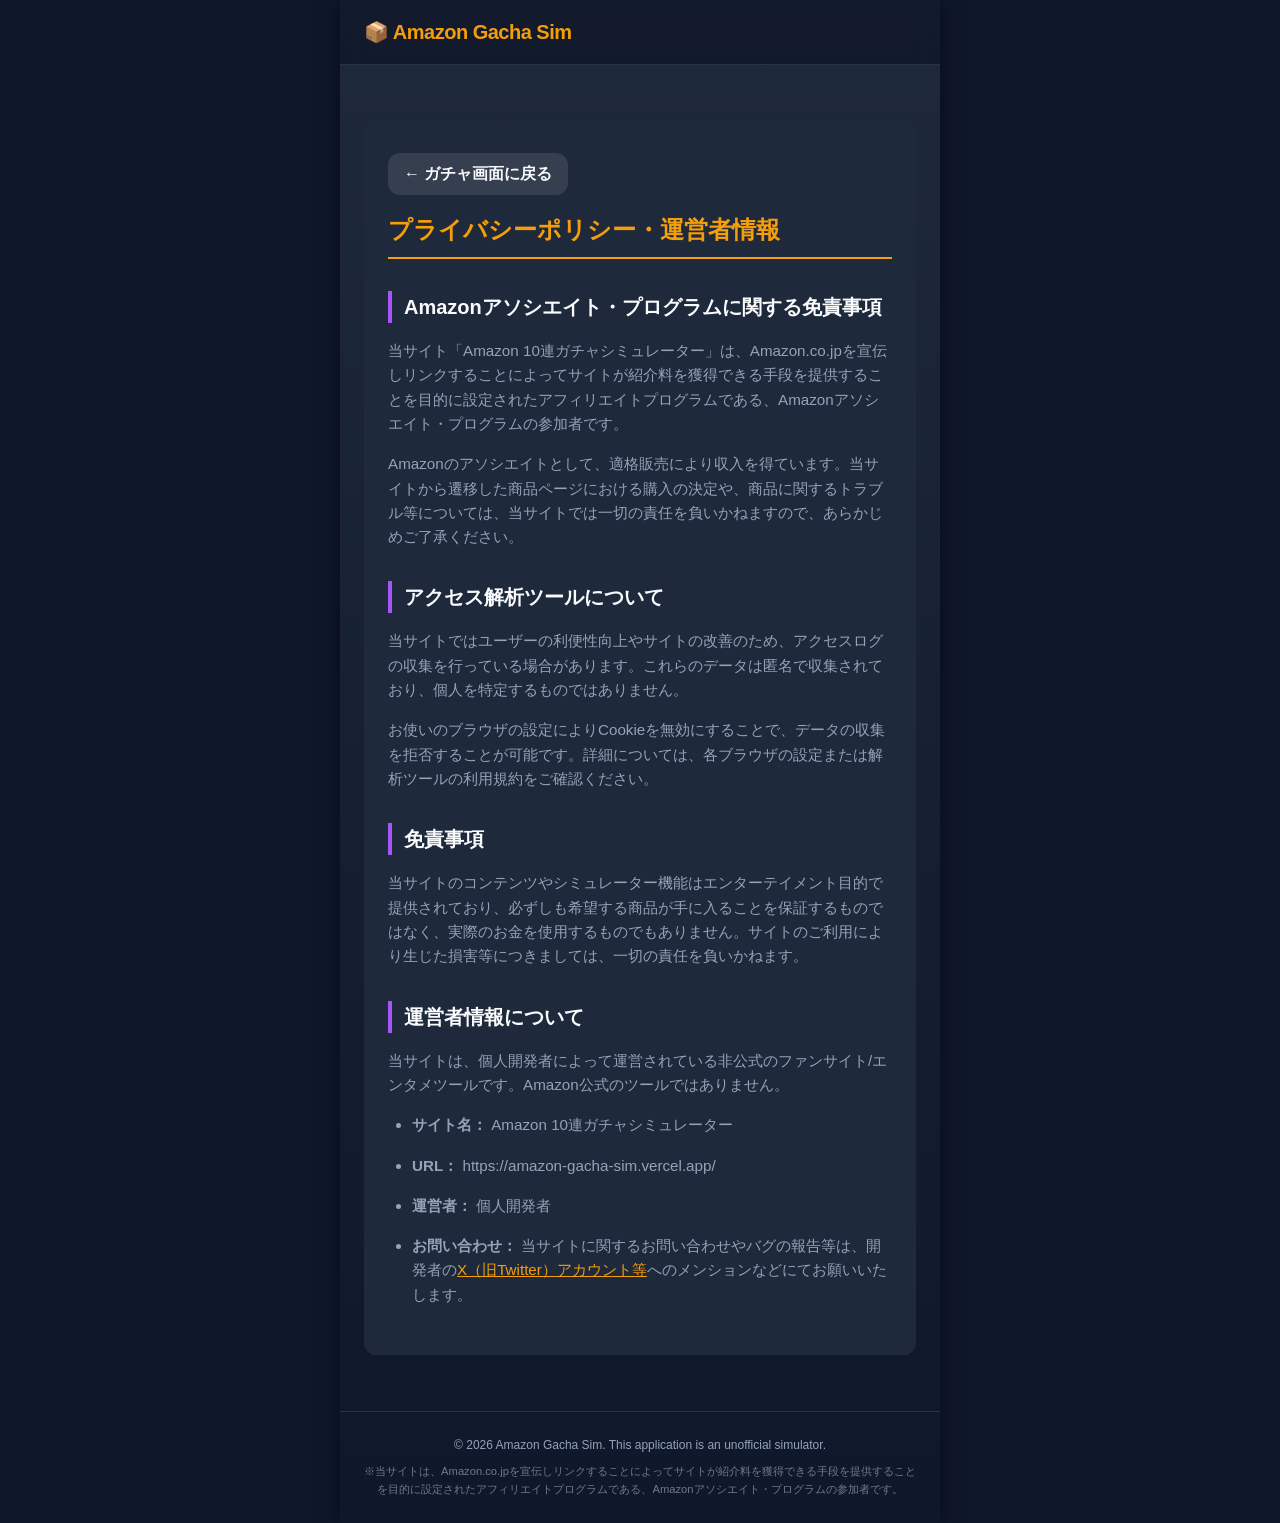
==== privacy.html @ d0232eec "feat: add amazon associate compliance pages and seo content" ====
<!DOCTYPE html>
<html lang="ja">

<head>
    <meta charset="UTF-8">
    <meta name="viewport" content="width=device-width, initial-scale=1.0">
    <title>プライバシーポリシー・運営者情報 | Amazon 10連ガチャシミュレーター</title>
    <meta name="description" content="Amazon 10連ガチャシミュレーターのプライバシーポリシーおよび運営者情報について。">
    <link rel="stylesheet" href="css/style.css">
    <style>
        .content-page {
            max-width: 600px;
            margin: 0 auto;
            padding: 2rem 1.5rem;
            background: var(--bg-card);
            border-radius: var(--radius);
            margin-top: 2rem;
            margin-bottom: 2rem;
        }

        .content-page h1 {
            color: var(--primary-color);
            margin-bottom: 1.5rem;
            font-size: 1.5rem;
            border-bottom: 2px solid var(--primary-color);
            padding-bottom: 0.5rem;
        }

        .content-page h2 {
            color: var(--text-primary);
            margin-top: 2rem;
            margin-bottom: 1rem;
            font-size: 1.25rem;
            border-left: 4px solid var(--color-sr);
            padding-left: 0.75rem;
        }

        .content-page p,
        .content-page li {
            color: var(--text-secondary);
            font-size: 0.95rem;
            line-height: 1.6;
            margin-bottom: 1rem;
        }

        .content-page ul {
            padding-left: 1.5rem;
            margin-bottom: 1rem;
        }

        .back-link {
            display: inline-block;
            margin-bottom: 1rem;
            color: var(--text-primary);
            text-decoration: none;
            font-weight: bold;
            padding: 0.5rem 1rem;
            background: rgba(255, 255, 255, 0.1);
            border-radius: var(--radius);
            transition: var(--transition);
        }

        .back-link:hover {
            background: rgba(255, 255, 255, 0.2);
        }
    </style>
</head>

<body>
    <div class="app-container">
        <!-- Header -->
        <header>
            <div class="logo">📦 Amazon Gacha Sim</div>
        </header>

        <!-- Main Content -->
        <main>
            <section class="content-page">
                <a href="index.html" class="back-link">← ガチャ画面に戻る</a>

                <h1>プライバシーポリシー・運営者情報</h1>

                <h2>Amazonアソシエイト・プログラムに関する免責事項</h2>
                <p>当サイト「Amazon
                    10連ガチャシミュレーター」は、Amazon.co.jpを宣伝しリンクすることによってサイトが紹介料を獲得できる手段を提供することを目的に設定されたアフィリエイトプログラムである、Amazonアソシエイト・プログラムの参加者です。
                </p>
                <p>Amazonのアソシエイトとして、適格販売により収入を得ています。当サイトから遷移した商品ページにおける購入の決定や、商品に関するトラブル等については、当サイトでは一切の責任を負いかねますので、あらかじめご了承ください。
                </p>

                <h2>アクセス解析ツールについて</h2>
                <p>当サイトではユーザーの利便性向上やサイトの改善のため、アクセスログの収集を行っている場合があります。これらのデータは匿名で収集されており、個人を特定するものではありません。</p>
                <p>お使いのブラウザの設定によりCookieを無効にすることで、データの収集を拒否することが可能です。詳細については、各ブラウザの設定または解析ツールの利用規約をご確認ください。</p>

                <h2>免責事項</h2>
                <p>当サイトのコンテンツやシミュレーター機能はエンターテイメント目的で提供されており、必ずしも希望する商品が手に入ることを保証するものではなく、実際のお金を使用するものでもありません。サイトのご利用により生じた損害等につきましては、一切の責任を負いかねます。
                </p>

                <h2>運営者情報について</h2>
                <p>当サイトは、個人開発者によって運営されている非公式のファンサイト/エンタメツールです。Amazon公式のツールではありません。</p>
                <ul>
                    <li><strong>サイト名：</strong> Amazon 10連ガチャシミュレーター</li>
                    <li><strong>URL：</strong> https://amazon-gacha-sim.vercel.app/</li>
                    <li><strong>運営者：</strong> 個人開発者</li>
                    <li><strong>お問い合わせ：</strong> 当サイトに関するお問い合わせやバグの報告等は、開発者の<a
                            href="https://twitter.com/intent/tweet?text=@saltyyy19%20%E3%82%AC%E3%83%81%E3%83%A3%E3%81%AB%E3%81%A4%E3%81%84%E3%81%A6"
                            target="_blank" rel="noopener noreferrer"
                            style="color: var(--primary-color);">X（旧Twitter）アカウント等</a>へのメンションなどにてお願いいたします。</li>
                </ul>
            </section>
        </main>

        <!-- Footer -->
        <footer>
            <p>&copy; 2026 Amazon Gacha Sim. This application is an unofficial simulator.</p>
            <p class="amazon-disclosure">
                ※当サイトは、Amazon.co.jpを宣伝しリンクすることによってサイトが紹介料を獲得できる手段を提供することを目的に設定されたアフィリエイトプログラムである、Amazonアソシエイト・プログラムの参加者です。
            </p>
        </footer>
    </div>
</body>

</html>
---- css/style.css ----
/* ==========================================================================
   Base Styles & Variables
   ========================================================================== */
:root {
    --bg-dark: #0f172a;
    --bg-card: #1e293b;
    --bg-card-hover: #334155;
    --text-primary: #f8fafc;
    --text-secondary: #94a3b8;
    --primary-color: #f59e0b;
    /* Amazon Orange-ish Gold */
    --primary-hover: #d97706;

    /* Rarity Colors */
    --color-n: #94a3b8;
    /* Normal - Gray */
    --color-r: #3b82f6;
    /* Rare - Blue */
    --color-sr: #a855f7;
    /* Super Rare - Purple */
    --color-ssr: #f59e0b;
    /* Specially Super Rare - Gold/Rainbow */

    --radius: 12px;
    --transition: all 0.3s ease;
}

* {
    box-sizing: border-box;
    margin: 0;
    padding: 0;
}

body {
    font-family: -apple-system, BlinkMacSystemFont, "Segoe UI", Roboto, "Helvetica Neue", Arial, sans-serif;
    background-color: var(--bg-dark);
    color: var(--text-primary);
    line-height: 1.6;
    min-height: 100vh;
    display: flex;
    justify-content: center;
}

.app-container {
    width: 100%;
    max-width: 600px;
    min-height: 100vh;
    display: flex;
    flex-direction: column;
    position: relative;
    background: linear-gradient(180deg, #1e293b 0%, #0f172a 100%);
    box-shadow: 0 0 20px rgba(0, 0, 0, 0.5);
}

/* ==========================================================================
   Header & Footer
   ========================================================================== */
header {
    display: flex;
    justify-content: space-between;
    align-items: center;
    padding: 1rem 1.5rem;
    border-bottom: 1px solid rgba(255, 255, 255, 0.1);
    background: rgba(15, 23, 42, 0.8);
    backdrop-filter: blur(10px);
    position: sticky;
    top: 0;
    z-index: 50;
}

.logo {
    font-weight: 800;
    font-size: 1.25rem;
    color: var(--primary-color);
    letter-spacing: -0.5px;
}

.pull-count {
    font-size: 0.875rem;
    color: var(--text-secondary);
    background: rgba(255, 255, 255, 0.05);
    padding: 0.25rem 0.75rem;
    border-radius: 20px;
}

footer {
    padding: 1.5rem;
    text-align: center;
    color: var(--text-secondary);
    font-size: 0.75rem;
    margin-top: auto;
    border-top: 1px solid rgba(255, 255, 255, 0.1);
}

.footer-links {
    margin-bottom: 1rem;
}

.footer-links a {
    color: var(--primary-color);
    text-decoration: none;
    font-size: 0.85rem;
    font-weight: bold;
}

.footer-links a:hover {
    text-decoration: underline;
}

.amazon-disclosure {
    margin-top: 0.5rem;
    font-size: 0.7rem;
    opacity: 0.7;
}

/* ==========================================================================
   Screens & Layout
   ========================================================================== */
main {
    flex: 1;
    display: flex;
    flex-direction: column;
    padding: 1.5rem;
}

.screen {
    display: none;
    flex-direction: column;
    flex: 1;
    animation: fadeIn 0.4s ease-out;
}

.screen.active {
    display: flex;
}

@keyframes fadeIn {
    from {
        opacity: 0;
        transform: translateY(10px);
    }

    to {
        opacity: 1;
        transform: translateY(0);
    }
}

/* ==========================================================================
   Gacha Screen
   ========================================================================== */
#screen-gacha {
    justify-content: center;
    align-items: center;
    text-align: center;
}

.banner {
    background: var(--bg-card);
    border: 1px solid rgba(255, 255, 255, 0.1);
    border-radius: var(--radius);
    padding: 1.5rem;
    width: 100%;
    margin-bottom: 2rem;
    box-shadow: 0 10px 25px rgba(0, 0, 0, 0.3);
}

.banner h2 {
    color: var(--primary-color);
    margin-bottom: 0.5rem;
    font-size: 1.5rem;
}

.banner p {
    font-size: 0.9rem;
    color: var(--text-secondary);
}

.banner-image-placeholder {
    margin-top: 1.5rem;
    padding: 2rem;
    background: linear-gradient(45deg, #1e293b, #334155);
    border-radius: 8px;
    font-weight: bold;
    color: #f8fafc;
    border: 1px dashed rgba(245, 158, 11, 0.4);
}

.sparkle {
    color: var(--primary-color);
    animation: twinkle 1.5s infinite alternate;
}

@keyframes twinkle {
    from {
        opacity: 0.5;
    }

    to {
        opacity: 1;
        transform: scale(1.2);
    }
}

.btn-gacha {
    background: linear-gradient(135deg, #f59e0b 0%, #d97706 100%);
    color: white;
    border: none;
    padding: 1rem 2rem;
    font-size: 1.25rem;
    font-weight: bold;
    border-radius: 50px;
    cursor: pointer;
    width: 100%;
    max-width: 320px;
    box-shadow: 0 6px 20px rgba(245, 158, 11, 0.4);
    transition: transform 0.1s, box-shadow 0.1s;
    position: relative;
    overflow: hidden;
}

.btn-gacha:active {
    transform: scale(0.96);
    box-shadow: 0 2px 10px rgba(245, 158, 11, 0.4);
}

.btn-gacha.pulse {
    animation: pulseGlow 2s infinite;
}

@keyframes pulseGlow {
    0% {
        box-shadow: 0 0 0 0 rgba(245, 158, 11, 0.7);
    }

    70% {
        box-shadow: 0 0 0 15px rgba(245, 158, 11, 0);
    }

    100% {
        box-shadow: 0 0 0 0 rgba(245, 158, 11, 0);
    }
}

.disclaimer {
    margin-top: 1rem;
    font-size: 0.75rem;
    color: var(--text-secondary);
}

/* ==========================================================================
   Animation Screen
   ========================================================================== */
#screen-animation {
    justify-content: center;
    align-items: center;
}

.animation-container {
    text-align: center;
}

.box-sprite {
    font-size: 8rem;
    display: inline-block;
    transition: filter 0.5s ease-out, transform 0.5s ease-out;
}

/* Base Normal state */
.box-n {
    filter: drop-shadow(0 0 10px rgba(148, 163, 184, 0.5));
    animation: shakeGachaNormal 0.6s infinite;
}

/* Rare state (Blue glow) */
.box-r {
    filter: drop-shadow(0 0 25px rgba(59, 130, 246, 0.8));
    transform: scale(1.05);
    animation: shakeGachaRare 0.4s infinite;
}

/* Super Rare state (Purple pulse) */
.box-sr {
    filter: drop-shadow(0 0 35px rgba(168, 85, 247, 1));
    transform: scale(1.15);
    animation: shakeGachaSR 0.2s infinite, pulseSRPromotion 1s infinite alternate;
}

/* SSR state (Gold extreme shake) */
.box-ssr {
    filter: drop-shadow(0 0 50px rgba(245, 158, 11, 1));
    transform: scale(1.25);
    animation: shakeGachaSSR 0.1s infinite;
}

@keyframes pulseSRPromotion {
    0% {
        filter: drop-shadow(0 0 20px rgba(168, 85, 247, 0.6));
    }

    100% {
        filter: drop-shadow(0 0 50px rgba(168, 85, 247, 1));
    }
}

@keyframes shakeGachaNormal {
    0% {
        transform: rotate(0deg) scale(1);
    }

    25% {
        transform: rotate(-5deg) scale(1.02);
    }

    50% {
        transform: rotate(0deg) scale(1);
    }

    75% {
        transform: rotate(5deg) scale(1.02);
    }

    100% {
        transform: rotate(0deg) scale(1);
    }
}

@keyframes shakeGachaRare {
    0% {
        transform: rotate(0deg) scale(1.05);
    }

    25% {
        transform: rotate(-10deg) scale(1.07);
    }

    50% {
        transform: rotate(0deg) scale(1.05);
    }

    75% {
        transform: rotate(10deg) scale(1.07);
    }

    100% {
        transform: rotate(0deg) scale(1.05);
    }
}

@keyframes shakeGachaSR {
    0% {
        transform: rotate(0deg) scale(1.15) translateY(0);
    }

    25% {
        transform: rotate(-15deg) scale(1.15) translateY(-5px);
    }

    50% {
        transform: rotate(0deg) scale(1.15) translateY(0);
    }

    75% {
        transform: rotate(15deg) scale(1.15) translateY(-5px);
    }

    100% {
        transform: rotate(0deg) scale(1.15) translateY(0);
    }
}

@keyframes shakeGachaSSR {
    0% {
        transform: rotate(0deg) scale(1.25) translateY(0);
    }

    25% {
        transform: rotate(-25deg) scale(1.25) translateY(-10px);
    }

    50% {
        transform: rotate(0deg) scale(1.25) translateY(0);
    }

    75% {
        transform: rotate(25deg) scale(1.25) translateY(-10px);
    }

    100% {
        transform: rotate(0deg) scale(1.25) translateY(0);
    }
}

.loading-text {
    margin-top: 2rem;
    font-size: 1.25rem;
    color: var(--text-primary);
    animation: blink 1s infinite alternate;
}

@keyframes blink {
    from {
        opacity: 0.5;
    }

    to {
        opacity: 1;
    }
}

/* ==========================================================================
   Results Screen
   ========================================================================== */
#screen-results h2 {
    text-align: center;
    margin-bottom: 1.5rem;
    color: var(--primary-color);
}

.results-grid {
    display: grid;
    grid-template-columns: repeat(2, 1fr);
    gap: 1rem;
    margin-bottom: 2rem;
}

/* Item Card Design */
.item-card {
    background: var(--bg-card);
    border-radius: 8px;
    padding: 1rem;
    text-decoration: none;
    color: var(--text-primary);
    display: flex;
    flex-direction: column;
    align-items: center;
    text-align: center;
    transition: var(--transition);
    border: 2px solid transparent;
    position: relative;
    overflow: hidden;
}

.item-card:hover {
    transform: translateY(-3px);
    background: var(--bg-card-hover);
}

.item-icon {
    font-size: 2.5rem;
    margin-bottom: 0.5rem;
}

.item-name {
    font-size: 0.875rem;
    font-weight: bold;
    margin-bottom: 0.5rem;
    display: -webkit-box;
    -webkit-line-clamp: 2;
    -webkit-box-orient: vertical;
    overflow: hidden;
    line-height: 1.5;
    height: 3em;
    /* 1.5 line-height * 2 lines */
}

.item-rarity {
    font-size: 0.75rem;
    font-weight: 800;
    padding: 0.1rem 0.6rem;
    border-radius: 4px;
    margin-top: auto;
}

/* Rarity Variations */
.rarity-n {
    border-color: var(--color-n);
}

.rarity-n .item-rarity {
    background: rgba(148, 163, 184, 0.2);
    color: var(--color-n);
}

.rarity-r {
    border-color: var(--color-r);
}

.rarity-r .item-rarity {
    background: rgba(59, 130, 246, 0.2);
    color: var(--color-r);
}

.rarity-sr {
    border-color: var(--color-sr);
    box-shadow: 0 0 10px rgba(168, 85, 247, 0.3);
}

.rarity-sr .item-rarity {
    background: rgba(168, 85, 247, 0.2);
    color: var(--color-sr);
}

/* SSR Rainbow Glow Effect */
.rarity-ssr {
    border: none;
    background: var(--bg-card);
    z-index: 1;
}

.rarity-ssr::before {
    content: '';
    position: absolute;
    top: -2px;
    left: -2px;
    right: -2px;
    bottom: -2px;
    background: linear-gradient(45deg, #ff0000, #ff7300, #fffb00, #48ff00, #00ffd5, #002bff, #7a00ff, #ff00c8, #ff0000);
    z-index: -1;
    background-size: 400%;
    animation: glowingRainbow 20s linear infinite;
    border-radius: 10px;
}

.rarity-ssr .item-rarity {
    background: linear-gradient(45deg, #f59e0b, #fbbf24);
    color: #1e293b;
}

@keyframes glowingRainbow {
    0% {
        background-position: 0 0;
    }

    50% {
        background-position: 400% 0;
    }

    100% {
        background-position: 0 0;
    }
}

/* Action Buttons */
.results-actions {
    display: flex;
    flex-direction: column;
    gap: 1rem;
}

.btn-share {
    background: #000;
    color: #fff;
    border: 1px solid #333;
    padding: 0.875rem;
    font-weight: bold;
    border-radius: var(--radius);
    cursor: pointer;
    text-align: center;
    transition: var(--transition);
}

.btn-share:hover {
    background: #111;
    border-color: #555;
}

.btn-secondary {
    background: transparent;
    color: var(--text-primary);
    border: 1px solid var(--text-secondary);
    padding: 0.875rem;
    font-weight: bold;
    border-radius: var(--radius);
    cursor: pointer;
    text-align: center;
    transition: var(--transition);
}

.btn-secondary:hover {
    background: rgba(255, 255, 255, 0.05);
}

/* ==========================================================================
   Responsive
   ========================================================================== */
@media (max-width: 480px) {
    .results-grid {
        gap: 0.5rem;
    }

    .item-card {
        padding: 0.75rem;
    }

    .item-icon {
        font-size: 2rem;
    }
}

/* Enhanced Buy Button */
.buy-btn {
    margin-top: 10px;
    background: linear-gradient(180deg, #fcd200 0%, #f59e0b 100%);
    color: #111;
    font-size: 0.85rem;
    font-weight: 800;
    padding: 0.5rem 1rem;
    border-radius: 6px;
    width: 100%;
    text-align: center;
    box-shadow: 0 4px 10px rgba(0, 0, 0, 0.3);
    transition: transform 0.2s, filter 0.2s;
    border: 1px solid #d97706;
}

.item-card:hover .buy-btn {
    transform: scale(1.05);
    filter: brightness(1.1);
}

/* More dramatic SSR glow */
@keyframes glowingRainbow {
    0% {
        background-position: 0 0;
    }

    50% {
        background-position: 400% 0;
    }

    100% {
        background-position: 0 0;
    }
}

.rarity-ssr::after {
    content: '';
    position: absolute;
    top: 0;
    left: -100%;
    right: 0;
    bottom: 0;
    background: linear-gradient(90deg, transparent, rgba(255, 255, 255, 0.4), transparent);
    animation: sweep 2s infinite;
    z-index: 2;
    pointer-events: none;
}

@keyframes sweep {
    0% {
        left: -100%;
    }

    50% {
        left: 100%;
    }

    100% {
        left: 100%;
    }
}

/* Make SR pulse slightly */
.rarity-sr {
    animation: pulseSR 2s infinite alternate;
}

@keyframes pulseSR {
    0% {
        box-shadow: 0 0 10px rgba(168, 85, 247, 0.3);
    }

    100% {
        box-shadow: 0 0 20px rgba(168, 85, 247, 0.8);
    }
}

/* The new gacha shake animation logic is handled above, so these are removed */
/* HTML2Canvas and Buttons specific styling */
.results-actions {
    display: flex;
    flex-wrap: wrap;
    justify-content: center;
    gap: 0.5rem;
    margin-top: 1.5rem;
}

.btn-secondary,
.btn-share {
    flex: 1;
    min-width: 140px;
    font-size: 0.85rem;
    padding: 0.75rem;
}

/* ==========================================================================
   Image Modal
   ========================================================================== */
.modal {
    position: fixed;
    top: 0;
    left: 0;
    width: 100%;
    height: 100%;
    background: rgba(0, 0, 0, 0.85);
    /* Dark overlay */
    z-index: 1000;
    display: flex;
    justify-content: center;
    align-items: center;
    padding: 1rem;
    backdrop-filter: blur(5px);
}

.modal.hidden {
    display: none;
}

.modal-content {
    background: var(--bg-card);
    padding: 1.5rem;
    border-radius: 12px;
    width: 100%;
    max-width: 500px;
    position: relative;
    box-shadow: 0 10px 30px rgba(0, 0, 0, 0.5);
    border: 1px solid var(--color-r);
    display: flex;
    flex-direction: column;
    align-items: center;
    max-height: 90vh;
    /* Don't exceed screen height */
}

.close-btn {
    position: absolute;
    top: 10px;
    right: 15px;
    color: var(--text-secondary);
    font-size: 2rem;
    font-weight: bold;
    cursor: pointer;
    line-height: 1;
}

.close-btn:hover {
    color: var(--text-primary);
}

.modal-content h3 {
    margin-bottom: 0.5rem;
    color: var(--color-sr);
}

.modal-instruction {
    font-size: 0.9rem;
    color: var(--text-primary);
    margin-bottom: 1rem;
    background: rgba(245, 158, 11, 0.2);
    padding: 0.5rem 1rem;
    border-radius: 4px;
    border-left: 3px solid var(--color-ssr);
    text-align: center;
    width: 100%;
}

#generated-image-preview {
    max-width: 100%;
    /* Keep image within modal, allowing scroll if extremely tall */
    max-height: calc(90vh - 120px);
    object-fit: contain;
    border-radius: 8px;
    border: 1px solid #334155;
}

/* ==========================================================================
   Image Generation State (Export Mode)
   ========================================================================== */
body.generating-image .results-actions {
    display: none !important;
}

body.generating-image .item-card .amazon-search-link {
    display: none !important;
}

body.generating-image .item-card {
    padding-bottom: 0.5rem !important;
    /* Reduce bottom padding since button is gone */
    min-height: auto !important;
}

body.generating-image .item-info {
    margin-bottom: 0 !important;
    /* Remove space reserved for button */
    padding-bottom: 0 !important;
}

/* ==========================================================================
   SEO Strategy & Text Content (Amazon Associate Compliance)
   ========================================================================== */
.seo-content {
    margin: 2rem 1.5rem;
    padding: 1.5rem;
    background: rgba(255, 255, 255, 0.03);
    border-radius: var(--radius);
    border: 1px solid rgba(255, 255, 255, 0.05);
}

.seo-content article {
    margin-bottom: 2rem;
}

.seo-content article:last-child {
    margin-bottom: 0;
}

.seo-content h3 {
    color: var(--color-ssr);
    font-size: 1.1rem;
    margin-bottom: 1rem;
    border-bottom: 1px solid rgba(245, 158, 11, 0.3);
    padding-bottom: 0.5rem;
}

.seo-content p {
    color: var(--text-secondary);
    font-size: 0.85rem;
    line-height: 1.6;
    margin-bottom: 0.75rem;
}

.pickup-list {
    padding-left: 1.5rem;
    margin-bottom: 1rem;
}

.pickup-list li {
    color: var(--text-secondary);
    font-size: 0.85rem;
    margin-bottom: 0.75rem;
    line-height: 1.5;
}

.pickup-list strong {
    color: var(--text-primary);
}

.seo-notice {
    font-size: 0.75rem;
    color: var(--text-secondary);
    opacity: 0.8;
    background: rgba(0, 0, 0, 0.2);
    padding: 0.75rem;
    border-radius: 4px;
    margin-top: 1rem;
}
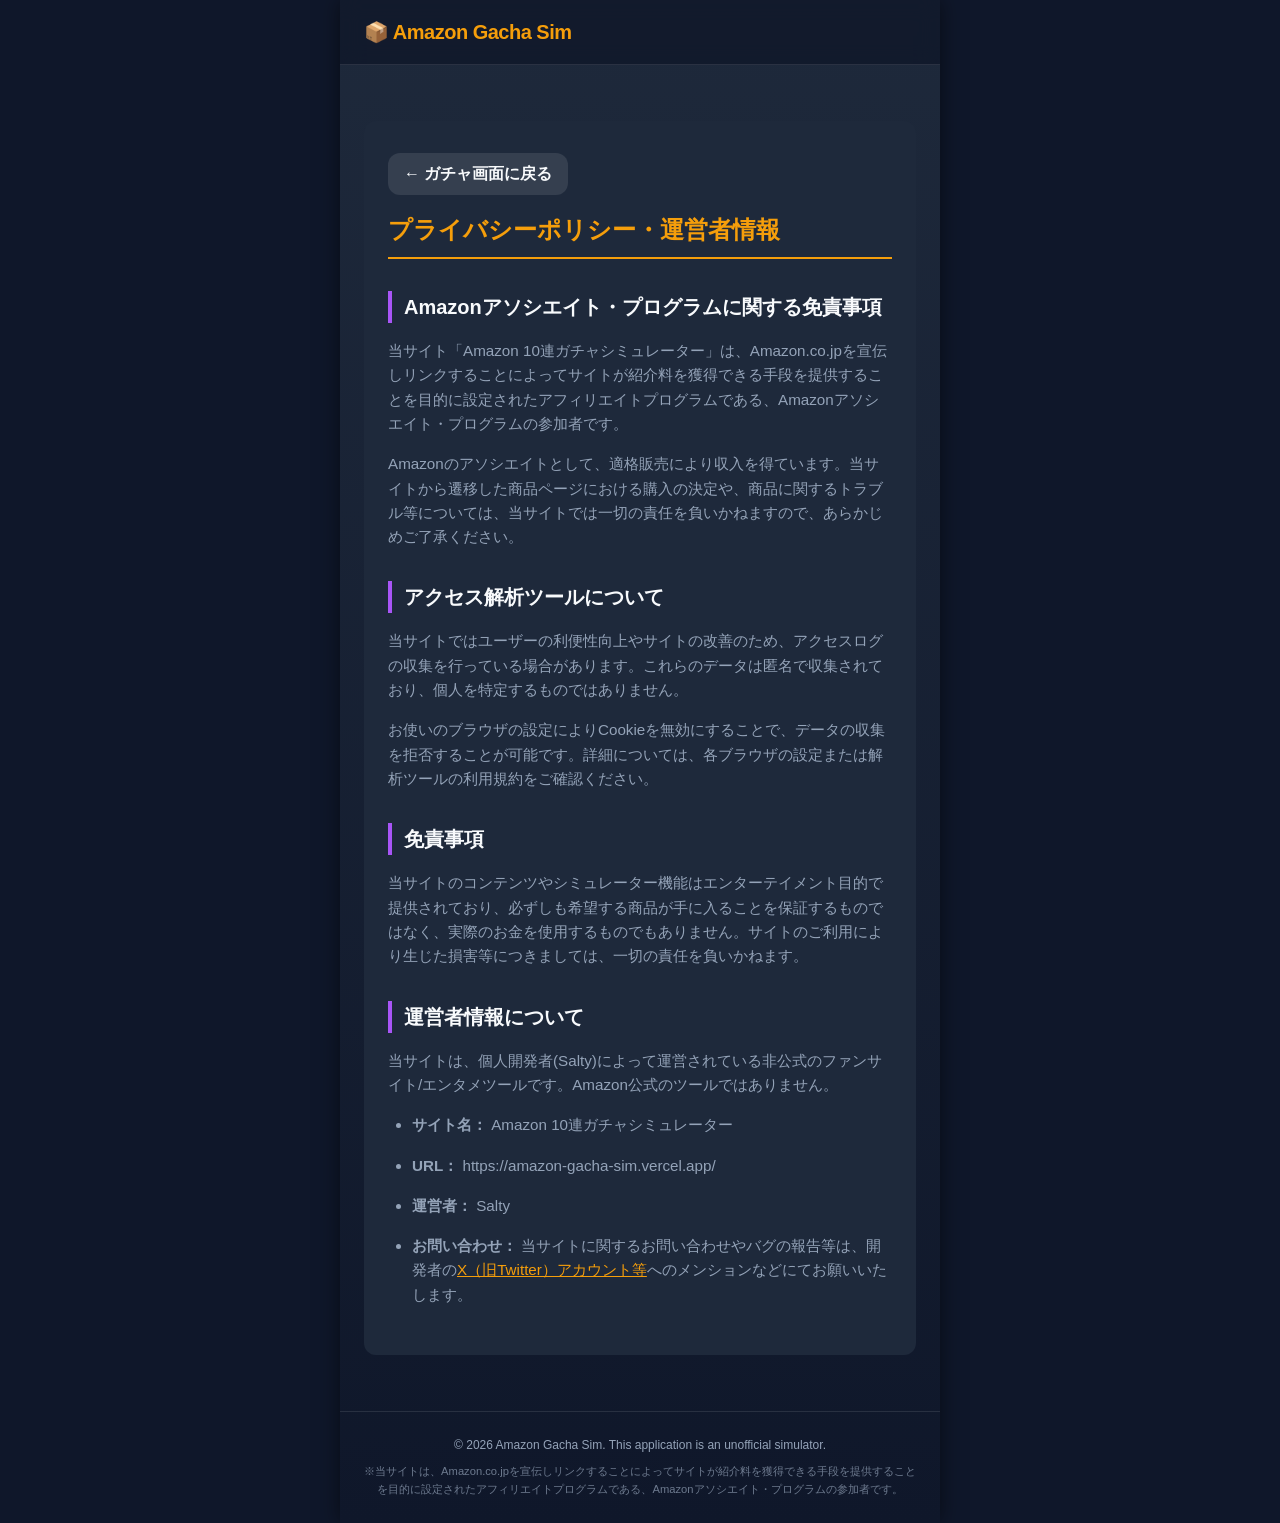
==== commit 389dd538: "docs: update operator name to Salty in privacy policy" ====
--- a/privacy.html
+++ b/privacy.html
@@ -96,11 +96,11 @@
                 </p>
 
                 <h2>運営者情報について</h2>
-                <p>当サイトは、個人開発者によって運営されている非公式のファンサイト/エンタメツールです。Amazon公式のツールではありません。</p>
+                <p>当サイトは、個人開発者(Salty)によって運営されている非公式のファンサイト/エンタメツールです。Amazon公式のツールではありません。</p>
                 <ul>
                     <li><strong>サイト名：</strong> Amazon 10連ガチャシミュレーター</li>
                     <li><strong>URL：</strong> https://amazon-gacha-sim.vercel.app/</li>
-                    <li><strong>運営者：</strong> 個人開発者</li>
+                    <li><strong>運営者：</strong> Salty</li>
                     <li><strong>お問い合わせ：</strong> 当サイトに関するお問い合わせやバグの報告等は、開発者の<a
                             href="https://twitter.com/intent/tweet?text=@saltyyy19%20%E3%82%AC%E3%83%81%E3%83%A3%E3%81%AB%E3%81%A4%E3%81%84%E3%81%A6"
                             target="_blank" rel="noopener noreferrer"
